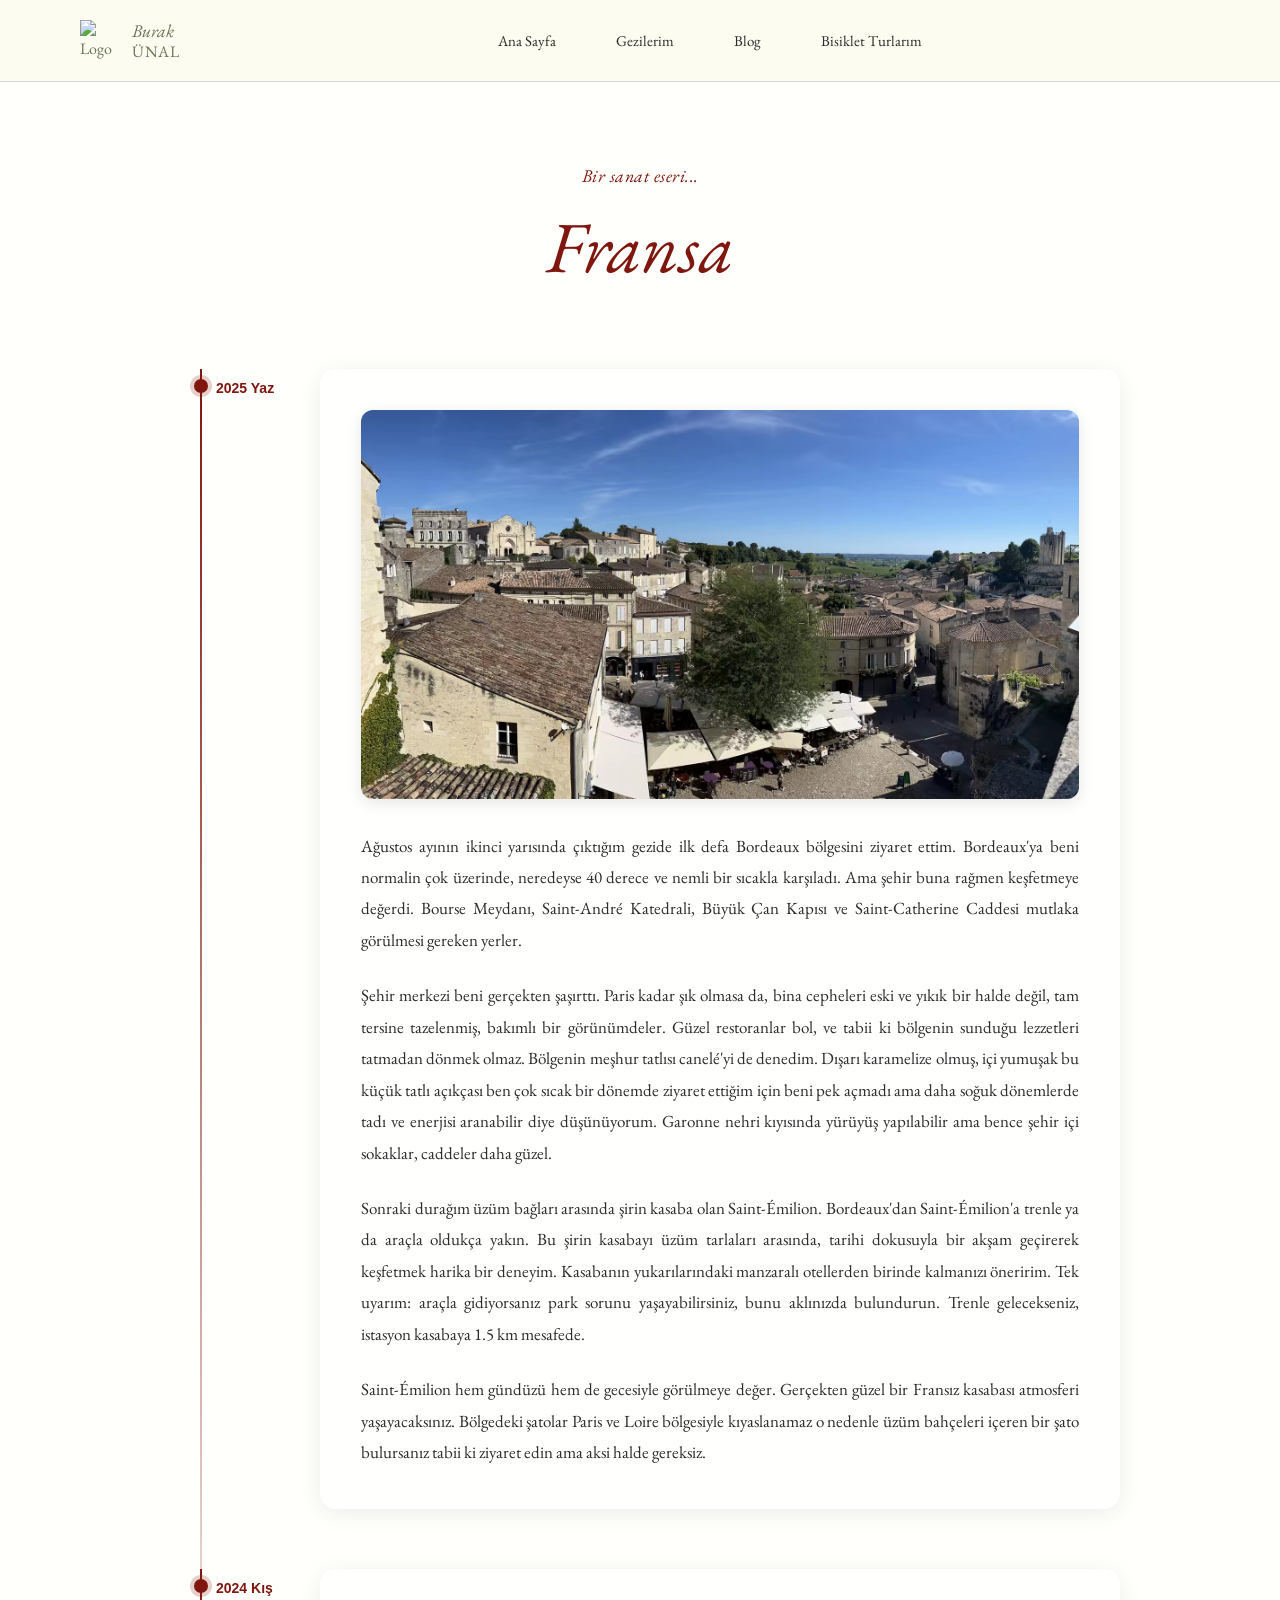
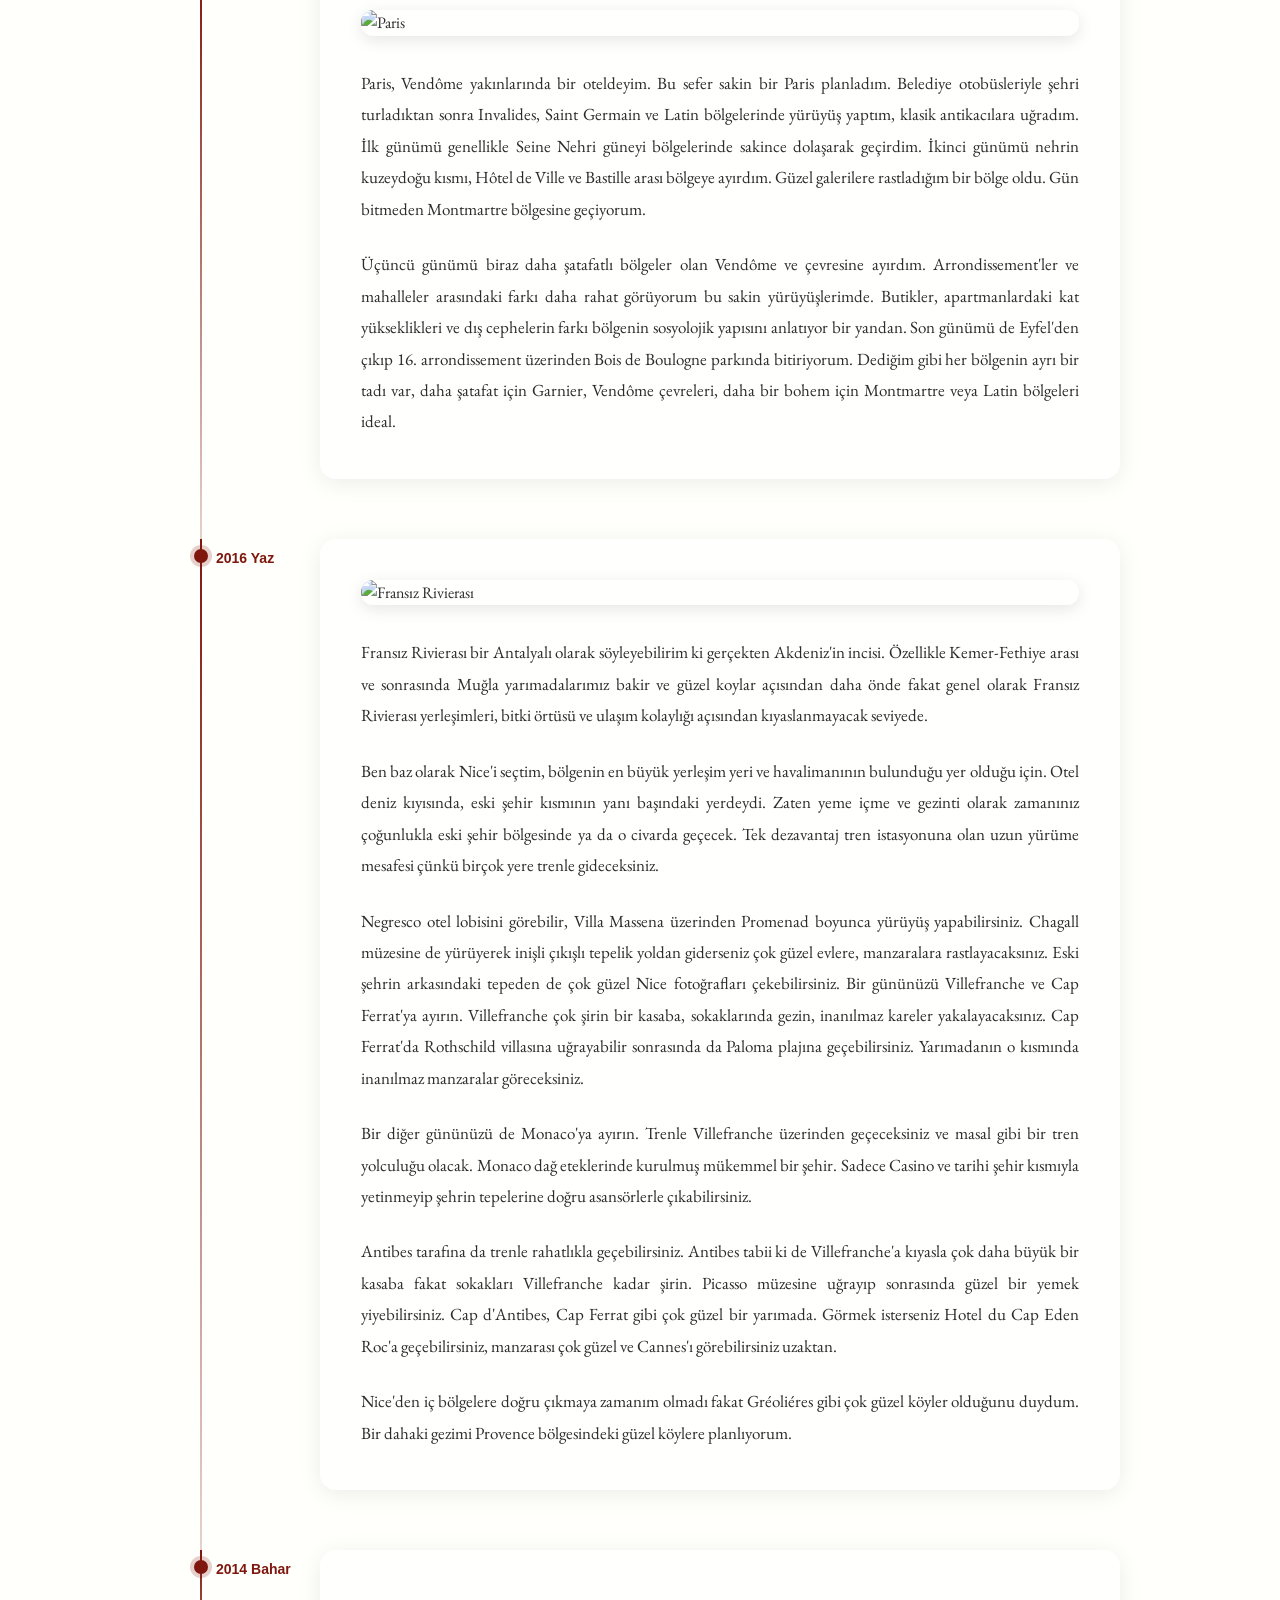
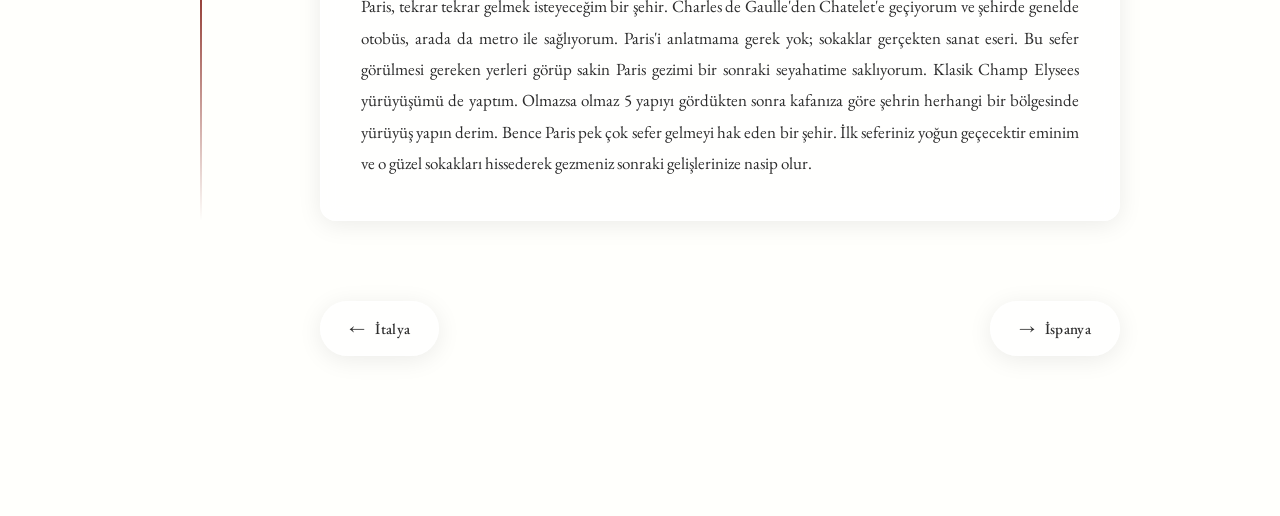
==== fransa.html @ 7e804dc8 "Hız, paylaşım ve yazı tipi iyileştirmeleri - Saint-Émilion, Malta ve San Sebastián fotoğraflarını kü" ====
<!DOCTYPE html>
<html lang="tr">

<head>
    <meta charset="UTF-8">
    <meta name="viewport" content="width=device-width, initial-scale=1.0">
    <title>Fransa - Burak ÜNAL</title>
    <meta name="description" content="Ağustos ayının ikinci yarısında çıktığım gezide ilk defa Bordeaux bölgesini ziyaret ettim. Bordeaux'ya beni normalin çok üzerinde, neredeyse 40 derece ve…">
    <link rel="canonical" href="https://burakunaldev.github.io/geziler/fransa.html">
    <meta property="og:type" content="website">
    <meta property="og:site_name" content="Başka Başka Diyarlar">
    <meta property="og:locale" content="tr_TR">
    <meta property="og:title" content="Fransa - Burak ÜNAL">
    <meta property="og:description" content="Ağustos ayının ikinci yarısında çıktığım gezide ilk defa Bordeaux bölgesini ziyaret ettim. Bordeaux'ya beni normalin çok üzerinde, neredeyse 40 derece ve…">
    <meta property="og:url" content="https://burakunaldev.github.io/geziler/fransa.html">
    <meta property="og:image" content="https://burakunaldev.github.io/geziler/images/paylas/fransa.jpg">
    <meta property="og:image:width" content="1200">
    <meta property="og:image:height" content="630">
    <meta name="twitter:card" content="summary_large_image">
    <link rel="preconnect" href="https://fonts.googleapis.com">
    <link rel="preconnect" href="https://fonts.gstatic.com" crossorigin>
    <link rel="stylesheet" href="https://fonts.googleapis.com/css2?family=EB+Garamond:ital,wght@0,400..700;1,400..700&display=swap">
    <link rel="stylesheet" href="styles.css">
    <link rel="stylesheet" href="fransa.css">
    <link rel="icon" type="image/png" href="images/ana sayfa ikon.png">
</head>

<body>
    <header class="header">
        <div class="container">
            <nav class="navbar">
                <div class="logo">
                    <img src="images/ana sayfa ikon.png" alt="Logo" class="logo-icon" width="40" height="40">
                    <div class="logo-text">
                        <span class="name-first">Burak</span>
                        <span class="name-last">ÜNAL</span>
                    </div>
                </div>
                <ul class="nav-menu">
                    <li><a href="index.html" class="nav-link">Ana Sayfa</a></li>
                    <li><a href="gezilerim.html" class="nav-link">Gezilerim</a></li>
                    <li><a href="blog.html" class="nav-link">Blog</a></li>
                    <li><a href="bisiklet.html" class="nav-link">Bisiklet Turlarım</a></li>
                </ul>
                <button class="mobile-menu-toggle" aria-label="Toggle menu">
                    <span></span>
                    <span></span>
                    <span></span>
                </button>
            </nav>
        </div>
    </header>

    <main class="main-content">
        <div class="container">
            <!-- Hero Section -->
            <div class="hero-section">
                <p class="hero-subtitle">Bir sanat eseri...</p>
                <h1 class="hero-title">Fransa</h1>
            </div>

            <!-- 2025 Yaz Section -->
            <section class="trip-section">
                <div class="year-label">2025 Yaz</div>
                <div class="content-block">
                    <img src="images/Saint-E.avif" alt="Saint-Émilion" class="trip-photo">

                    <p class="trip-text">Ağustos ayının ikinci yarısında çıktığım gezide ilk defa Bordeaux bölgesini
                        ziyaret ettim. Bordeaux'ya beni normalin çok üzerinde, neredeyse 40 derece ve nemli bir sıcakla
                        karşıladı. Ama şehir buna rağmen keşfetmeye değerdi. Bourse Meydanı, Saint-André Katedrali,
                        Büyük Çan Kapısı ve Saint-Catherine Caddesi mutlaka görülmesi gereken yerler.</p>
                    <p class="trip-text">Şehir merkezi beni gerçekten şaşırttı. Paris kadar şık olmasa da, bina
                        cepheleri eski ve yıkık bir halde değil, tam tersine tazelenmiş, bakımlı bir görünümdeler. Güzel
                        restoranlar bol, ve tabii ki bölgenin sunduğu lezzetleri tatmadan dönmek olmaz. Bölgenin meşhur
                        tatlısı canelé'yi de denedim. Dışarı karamelize olmuş, içi yumuşak bu küçük tatlı açıkçası ben
                        çok sıcak bir dönemde ziyaret ettiğim için beni pek açmadı ama daha soğuk dönemlerde tadı ve
                        enerjisi aranabilir diye düşünüyorum. Garonne nehri kıyısında yürüyüş yapılabilir ama bence
                        şehir içi sokaklar, caddeler daha güzel.</p>
                    <p class="trip-text">Sonraki durağım üzüm bağları arasında şirin kasaba olan Saint-Émilion.
                        Bordeaux'dan Saint-Émilion'a trenle ya da araçla oldukça yakın. Bu şirin kasabayı üzüm tarlaları
                        arasında, tarihi dokusuyla bir akşam geçirerek keşfetmek harika bir deneyim. Kasabanın
                        yukarılarındaki manzaralı otellerden birinde kalmanızı öneririm. Tek uyarım: araçla gidiyorsanız
                        park sorunu yaşayabilirsiniz, bunu aklınızda bulundurun. Trenle gelecekseniz, istasyon kasabaya
                        1.5 km mesafede.</p>
                    <p class="trip-text">Saint-Émilion hem gündüzü hem de gecesiyle görülmeye değer. Gerçekten güzel bir
                        Fransız kasabası atmosferi yaşayacaksınız. Bölgedeki şatolar Paris ve Loire bölgesiyle
                        kıyaslanamaz o nedenle üzüm bahçeleri içeren bir şato bulursanız tabii ki ziyaret edin ama aksi
                        halde gereksiz.</p>
                </div>
            </section>

            <!-- 2024 Kış Section -->
            <section class="trip-section">
                <div class="year-label">2024 Kış</div>
                <div class="content-block">
                    <img loading="lazy" src="images/fransa 1.avif" alt="Paris" class="trip-photo">

                    <p class="trip-text">Paris, Vendôme yakınlarında bir oteldeyim. Bu sefer sakin bir Paris planladım.
                        Belediye otobüsleriyle şehri turladıktan sonra Invalides, Saint Germain ve Latin bölgelerinde
                        yürüyüş yaptım, klasik antikacılara uğradım. İlk günümü genellikle Seine Nehri güneyi
                        bölgelerinde sakince dolaşarak geçirdim. İkinci günümü nehrin kuzeydoğu kısmı, Hôtel de Ville ve
                        Bastille arası bölgeye ayırdım. Güzel galerilere rastladığım bir bölge oldu. Gün bitmeden
                        Montmartre bölgesine geçiyorum.</p>
                    <p class="trip-text">Üçüncü günümü biraz daha şatafatlı bölgeler olan Vendôme ve çevresine ayırdım.
                        Arrondissement'ler ve mahalleler arasındaki farkı daha rahat görüyorum bu sakin yürüyüşlerimde.
                        Butikler, apartmanlardaki kat yükseklikleri ve dış cephelerin farkı bölgenin sosyolojik yapısını
                        anlatıyor bir yandan. Son günümü de Eyfel'den çıkıp 16. arrondissement üzerinden Bois de
                        Boulogne parkında bitiriyorum. Dediğim gibi her bölgenin ayrı bir tadı var, daha şatafat için
                        Garnier, Vendôme çevreleri, daha bir bohem için Montmartre veya Latin bölgeleri ideal.</p>
                </div>
            </section>

            <!-- 2016 Yaz Section -->
            <section class="trip-section">
                <div class="year-label">2016 Yaz</div>
                <div class="content-block">
                    <img loading="lazy" src="images/fransa 2.avif" alt="Fransız Rivierası" class="trip-photo">

                    <p class="trip-text">Fransız Rivierası bir Antalyalı olarak söyleyebilirim ki gerçekten Akdeniz'in
                        incisi. Özellikle Kemer-Fethiye arası ve sonrasında Muğla yarımadalarımız bakir ve güzel koylar
                        açısından daha önde fakat genel olarak Fransız Rivierası yerleşimleri, bitki örtüsü ve ulaşım
                        kolaylığı açısından kıyaslanmayacak seviyede.</p>
                    <p class="trip-text">Ben baz olarak Nice'i seçtim, bölgenin en büyük yerleşim yeri ve havalimanının
                        bulunduğu yer olduğu için. Otel deniz kıyısında, eski şehir kısmının yanı başındaki yerdeydi.
                        Zaten yeme içme ve gezinti olarak zamanınız çoğunlukla eski şehir bölgesinde ya da o civarda
                        geçecek. Tek dezavantaj tren istasyonuna olan uzun yürüme mesafesi çünkü birçok yere trenle
                        gideceksiniz.</p>
                    <p class="trip-text">Negresco otel lobisini görebilir, Villa Massena üzerinden Promenad boyunca
                        yürüyüş yapabilirsiniz. Chagall müzesine de yürüyerek inişli çıkışlı tepelik yoldan giderseniz
                        çok güzel evlere, manzaralara rastlayacaksınız. Eski şehrin arkasındaki tepeden de çok güzel
                        Nice fotoğrafları çekebilirsiniz. Bir gününüzü Villefranche ve Cap Ferrat'ya ayırın.
                        Villefranche çok şirin bir kasaba, sokaklarında gezin, inanılmaz kareler yakalayacaksınız. Cap
                        Ferrat'da Rothschild villasına uğrayabilir sonrasında da Paloma plajına geçebilirsiniz.
                        Yarımadanın o kısmında inanılmaz manzaralar göreceksiniz.</p>
                    <p class="trip-text">Bir diğer gününüzü de Monaco'ya ayırın. Trenle Villefranche üzerinden
                        geçeceksiniz ve masal gibi bir tren yolculuğu olacak. Monaco dağ eteklerinde kurulmuş mükemmel
                        bir şehir. Sadece Casino ve tarihi şehir kısmıyla yetinmeyip şehrin tepelerine doğru
                        asansörlerle çıkabilirsiniz.</p>
                    <p class="trip-text">Antibes tarafına da trenle rahatlıkla geçebilirsiniz. Antibes tabii ki de
                        Villefranche'a kıyasla çok daha büyük bir kasaba fakat sokakları Villefranche kadar şirin.
                        Picasso müzesine uğrayıp sonrasında güzel bir yemek yiyebilirsiniz. Cap d'Antibes, Cap Ferrat
                        gibi çok güzel bir yarımada. Görmek isterseniz Hotel du Cap Eden Roc'a geçebilirsiniz, manzarası
                        çok güzel ve Cannes'ı görebilirsiniz uzaktan.</p>
                    <p class="trip-text">Nice'den iç bölgelere doğru çıkmaya zamanım olmadı fakat Gréoliéres gibi çok
                        güzel köyler olduğunu duydum. Bir dahaki gezimi Provence bölgesindeki güzel köylere planlıyorum.
                    </p>
                </div>
            </section>

            <!-- 2014 Bahar Section -->
            <section class="trip-section">
                <div class="year-label">2014 Bahar</div>
                <div class="content-block">
                    <p class="trip-text">Paris, tekrar tekrar gelmek isteyeceğim bir şehir. Charles de Gaulle'den
                        Chatelet'e geçiyorum ve şehirde genelde otobüs, arada da metro ile sağlıyorum. Paris'i anlatmama
                        gerek yok; sokaklar gerçekten sanat eseri. Bu sefer görülmesi gereken yerleri görüp sakin Paris
                        gezimi bir sonraki seyahatime saklıyorum. Klasik Champ Elysees yürüyüşümü de yaptım. Olmazsa
                        olmaz 5 yapıyı gördükten sonra kafanıza göre şehrin herhangi bir bölgesinde yürüyüş yapın derim.
                        Bence Paris pek çok sefer gelmeyi hak eden bir şehir. İlk seferiniz yoğun geçecektir eminim ve o
                        güzel sokakları hissederek gezmeniz sonraki gelişlerinize nasip olur.</p>
                </div>
            </section>

            <!-- Navigation Links -->
            <div class="page-navigation">
                <a href="italya.html" class="nav-button">İtalya</a>
                <a href="ispanya.html" class="nav-button">İspanya</a>
            </div>
        </div>
    </main>

    <script src="script.js"></script>
</body>

</html>
---- styles.css ----
/* =========================================
   1. FONT: EB Garamond (ücretsiz, Google Fonts — her sayfanın <head> bölümünde yükleniyor)
   ========================================= */

/* =========================================
   2. MEVCUT STİLLER
   ========================================= */

* {
    margin: 0;
    padding: 0;
    box-sizing: border-box;
}

:root {
    --primary-color: #2c2c2c;
    --secondary-color: #666;
    --accent-green: #6B7456; 
    --border-color: #d4d4d4;
    --background-color: #FFFFFC; 
    --header-background: #FDFCF1; 
    --hover-color: #f5f5f5;
    --link-underline: #6B7456; 
    --hero-title-color: #48583D; 
}

body {
    font-family: 'EB Garamond', 'Times New Roman', serif;
    color: var(--primary-color);
    background-color: var(--background-color);
    line-height: 1.6;
    -webkit-font-smoothing: antialiased;
    -moz-osx-font-smoothing: grayscale;
}

.container {
    max-width: 1200px;
    margin: 0 auto;
    padding: 0 40px;
}

/* Header Styles */
.header {
    border-bottom: 1px solid var(--border-color);
    padding: 20px 0;
    background-color: var(--header-background);
    position: sticky;
    top: 0;
    z-index: 1000;
}

.navbar {
    display: flex;
    align-items: center;
    justify-content: space-between;
    gap: 40px;
}

/* Logo Styles */
.logo {
    display: flex;
    align-items: center;
    gap: 12px;
    text-decoration: none;
    color: var(--accent-green);
}

.logo-icon {
    flex-shrink: 0;
    object-fit: contain;
}

.logo-text {
    display: flex;
    flex-direction: column;
    line-height: 1.2;
}

.name-first {
    font-style: italic;
    font-size: 18px;
    font-weight: 400;
    color: var(--accent-green);
}

.name-last {
    font-size: 16px;
    font-weight: 400;
    letter-spacing: 0.5px;
    color: var(--accent-green);
}

/* Navigation Menu */
.nav-menu {
    display: flex;
    list-style: none;
    gap: 60px;
    margin: 0;
    flex: 1;
    justify-content: center;
}

.nav-link {
    text-decoration: none;
    color: var(--primary-color);
    font-size: 15px;
    transition: color 0.3s ease;
    position: relative;
}

.nav-link:hover,
.nav-link.active {
    color: var(--secondary-color);
}

.nav-link.active::after {
    content: '';
    position: absolute;
    bottom: -5px;
    left: 0;
    right: 0;
    height: 1px;
    background-color: var(--link-underline);
}

/* Search Box */
.search-box {
    display: flex;
    align-items: center;
    gap: 10px;
    border: 1px solid var(--border-color);
    padding: 8px 16px;
    border-radius: 4px;
    background-color: var(--background-color);
    min-width: 200px;
}

.search-icon {
    color: var(--secondary-color);
    flex-shrink: 0;
}

.search-input {
    border: none;
    outline: none;
    background: transparent;
    font-size: 14px;
    width: 100%;
    color: var(--primary-color);
    font-family: inherit; 
}

.search-input::placeholder {
    color: var(--secondary-color);
}

/* Mobile Menu Toggle */
.mobile-menu-toggle {
    display: none;
    flex-direction: column;
    gap: 4px;
    background: none;
    border: none;
    cursor: pointer;
    padding: 8px;
}

.mobile-menu-toggle span {
    width: 24px;
    height: 2px;
    background-color: var(--primary-color);
    transition: all 0.3s ease;
}

/* Main Content */
.main-content {
    padding: 80px 0 120px;
}

/* Hero Title */
.hero-title {
    font-family: 'EB Garamond', 'Times New Roman', serif;
    font-style: italic;
    font-size: 64px;
    font-weight: 400;
    text-align: center;
    margin-bottom: 80px;
    color: var(--hero-title-color);
    line-height: 1.2;
}

/* Content Grid */
.content-grid {
    display: grid;
    grid-template-columns: repeat(2, 1fr);
    gap: 60px;
    max-width: 900px;
    margin: 0 auto;
}

/* Content Card */
.content-card {
    display: flex;
    flex-direction: column;
    gap: 20px;
    cursor: pointer;
}

.card-image {
    width: 100%;
    aspect-ratio: 4/3;
    overflow: hidden;
    border: 8px solid #fff;
    box-shadow: 0 2px 8px rgba(0, 0, 0, 0.1);
    background-color: #f5f5f5;
}

.card-image img {
    width: 100%;
    height: 100%;
    object-fit: cover;
    display: block;
    transition: all 0.4s ease;
    filter: grayscale(0%);
}

.content-card:hover .card-image img {
    filter: grayscale(100%);
    transform: scale(1.02);
}

.card-link {
    text-decoration: none;
    color: var(--primary-color);
    font-size: 16px;
    text-align: center;
    position: relative;
    display: inline-block;
    align-self: center;
    padding-bottom: 2px;
}

.card-link::after {
    content: '';
    position: absolute;
    bottom: 0;
    left: 0;
    right: 0;
    height: 1px;
    background-color: var(--link-underline);
    transform: scaleX(1);
    transition: transform 0.3s ease;
}

.card-link:hover::after {
    transform: scaleX(0);
}

/* Responsive Design */
@media (max-width: 968px) {
    .container {
        padding: 0 30px;
    }

    .hero-title {
        font-size: 48px;
        margin-bottom: 60px;
    }

    .content-grid {
        gap: 40px;
    }
}

@media (max-width: 768px) {
    .navbar {
        flex-wrap: wrap;
        position: relative;
    }

    .nav-menu {
        display: none;
        flex-direction: column;
        width: 100%;
        order: 3;
        gap: 15px;
        padding: 20px 0;
        border-top: 1px solid var(--border-color);
    }

    .nav-menu.active {
        display: flex;
    }

    .mobile-menu-toggle {
        display: flex;
    }

    .search-box {
        min-width: 150px;
    }

    .content-grid {
        grid-template-columns: 1fr;
        gap: 50px;
    }

    .hero-title {
        font-size: 40px;
        margin-bottom: 50px;
    }
}

.coming-soon {
    text-align: center;
    padding: 60px 20px;
}

.coming-soon p {
    font-size: 18px;
    color: var(--secondary-color);
    font-style: italic;
}

@media (max-width: 480px) {
    .container {
        padding: 0 20px;
    }

    .header {
        padding: 15px 0;
    }

    .logo-text {
        font-size: 14px;
    }

    .name-first {
        font-size: 16px;
    }

    .name-last {
        font-size: 14px;
    }

    .hero-title {
        font-size: 32px;
        margin-bottom: 40px;
    }

    .main-content {
        padding: 50px 0 80px;
    }

    .search-box {
        min-width: 120px;
        padding: 6px 12px;
    }

    .search-input {
        font-size: 13px;
    }

    .coming-soon p {
        font-size: 16px;
    }
}
---- fransa.css ----
/* =========================================
   FRANSA SAYFASI - MODERN TİMELINE DESİGN
   İtalya sayfası tasarımından uyarlandı
   ========================================= */

/* --- CSS Variables (Tema Renkleri - Fransa için) --- */
:root {
    --timeline-color-fr: #7F170E;
    --timeline-dot-size: 14px;
    --card-bg: rgba(255, 255, 255, 0.7);
    --card-shadow: 0 4px 24px rgba(0, 0, 0, 0.08);
    --card-border-radius: 16px;
    --transition-smooth: all 0.3s cubic-bezier(0.4, 0, 0.2, 1);
}

/* --- Hero Section --- */
.hero-section {
    text-align: center;
    margin-bottom: 80px;
    max-width: 900px;
    margin-left: auto;
    margin-right: auto;
    padding: 0 20px;
}

.hero-subtitle {
    color: var(--timeline-color-fr);
    font-size: 18px;
    font-weight: 400;
    font-style: italic;
    margin-bottom: 12px;
    letter-spacing: 0.5px;
}

.hero-section .hero-title {
    font-family: 'EB Garamond', 'Times New Roman', serif;
    font-style: italic;
    font-size: 72px;
    font-weight: 400;
    color: var(--timeline-color-fr);
    margin: 0 0 50px 0;
}

.hero-section .trip-photo {
    display: block;
    width: 100%;
    max-width: 800px;
    margin: 0 auto;
    border-radius: var(--card-border-radius);
    box-shadow: var(--card-shadow);
}

/* --- Timeline Container --- */
.trip-section {
    display: grid;
    grid-template-columns: 120px 1fr;
    gap: 40px;
    margin-bottom: 60px;
    max-width: 1000px;
    margin-left: auto;
    margin-right: auto;
    padding: 0 20px;
    position: relative;
}

/* Timeline Vertical Line */
.trip-section::before {
    content: '';
    position: absolute;
    left: 60px;
    top: 0;
    bottom: -60px;
    width: 2px;
    background: linear-gradient(180deg, var(--timeline-color-fr) 0%, rgba(127, 23, 14, 0.2) 100%);
}

/* Son bölümün çizgisi */
.trip-section:last-of-type::before {
    bottom: 0;
    background: linear-gradient(180deg, var(--timeline-color-fr) 0%, transparent 100%);
}

/* --- Year Label (Timeline Dot) --- */
.year-label {
    font-family: 'Avenir', 'Helvetica Neue', Arial, sans-serif;
    font-size: 14px;
    font-weight: 600;
    color: var(--timeline-color-fr);
    position: relative;
    padding-left: 56px;
    padding-top: 8px;
    white-space: nowrap;
}

/* Timeline Dot */
.year-label::before {
    content: '';
    position: absolute;
    left: 41px;
    top: 10px;
    width: var(--timeline-dot-size);
    height: var(--timeline-dot-size);
    background: var(--timeline-color-fr);
    border-radius: 50%;
    transform: translateX(-50%);
    box-shadow: 0 0 0 4px rgba(127, 23, 14, 0.2);
    transition: var(--transition-smooth);
}

/* Remove old underline style */
.year-label::after {
    display: none;
}

/* Hover effect for dot */
.trip-section:hover .year-label::before {
    box-shadow: 0 0 0 8px rgba(127, 23, 14, 0.15);
    transform: translateX(-50%) scale(1.1);
}

/* --- Content Card --- */
.content-block {
    background: var(--card-bg);
    backdrop-filter: blur(10px);
    -webkit-backdrop-filter: blur(10px);
    border-radius: var(--card-border-radius);
    padding: 40px;
    box-shadow: var(--card-shadow);
    border: 1px solid rgba(255, 255, 255, 0.5);
    transition: var(--transition-smooth);
}

.content-block:hover {
    transform: translateY(-4px);
    box-shadow: 0 8px 32px rgba(0, 0, 0, 0.12);
}

/* --- Trip Text --- */
.trip-text {
    font-size: 17px;
    line-height: 1.85;
    color: var(--primary-color);
    margin-bottom: 24px;
    text-align: justify;
    hyphens: auto;
}

.trip-text:last-of-type {
    margin-bottom: 0;
}

/* --- Photo Styles --- */
.trip-photo {
    width: 100%;
    max-width: 100%;
    display: block;
    margin: 32px auto;
    border-radius: 12px;
    box-shadow: 0 4px 16px rgba(0, 0, 0, 0.1);
    transition: var(--transition-smooth);
    filter: grayscale(0%);
}

.trip-photo:hover {
    filter: grayscale(100%);
    transform: scale(1.02);
}

/* Photo at top of content block */
.content-block .trip-photo {
    margin-bottom: 32px;
    margin-top: 0;
}

.content-block .trip-photo:last-child {
    margin-bottom: 0;
    margin-top: 32px;
}

/* Photo divider - kaldırıldı, artık gerek yok */
.photo-divider {
    display: none;
}

/* --- Footer Navigation --- */
.page-navigation {
    display: flex;
    justify-content: space-between;
    align-items: center;
    max-width: 1000px;
    margin: 80px auto 0;
    padding: 0 20px 40px;
    padding-left: calc(120px + 40px + 20px);
}

.nav-button {
    text-decoration: none;
    color: var(--primary-color);
    font-size: 15px;
    font-weight: 500;
    letter-spacing: 0.3px;
    padding: 14px 28px;
    border-radius: 50px;
    background: var(--card-bg);
    border: 1px solid rgba(255, 255, 255, 0.5);
    box-shadow: var(--card-shadow);
    transition: var(--transition-smooth);
    position: relative;
    display: inline-flex;
    align-items: center;
    gap: 10px;
}

.nav-button::before {
    content: '→';
    font-size: 16px;
    transition: transform 0.3s ease;
}

.nav-button:first-child::before {
    content: '←';
    order: -1;
}

.nav-button::after {
    display: none;
}

.nav-button:hover {
    background: linear-gradient(135deg, #9F2A1F 0%, #7F170E 100%);
    border-color: transparent;
    color: white;
    transform: translateY(-2px);
    box-shadow: 0 6px 20px rgba(127, 23, 14, 0.4);
}

.nav-button:hover::before {
    transform: translateX(4px);
}

.nav-button:first-child:hover::before {
    transform: translateX(-4px);
}

/* =========================================
   TABLET (max-width: 968px)
   ========================================= */
@media (max-width: 968px) {
    .hero-section .hero-title {
        font-size: 56px;
    }

    .trip-section {
        grid-template-columns: 100px 1fr;
        gap: 30px;
    }

    .trip-section::before {
        left: 50px;
    }

    .year-label {
        padding-left: 45px;
    }

    .year-label::before {
        left: 30px;
    }

    .content-block {
        padding: 30px;
    }
}

/* =========================================
   MOBİL (max-width: 768px)
   Timeline sol tarafa, içerik altına
   ========================================= */
@media (max-width: 768px) {
    .container {
        padding: 0 12px 0 8px;
    }

    .hero-section {
        margin-bottom: 50px;
    }

    .hero-section .hero-title {
        font-size: 46px;
    }

    .hero-subtitle {
        font-size: 21px;
    }

    /* Mobile: Stack layout */
    .trip-section {
        display: flex;
        flex-direction: column;
        gap: 20px;
        margin-bottom: 40px;
        padding: 0 0;
        padding-left: 18px;
    }

    /* Timeline line on the left */
    .trip-section::before {
        left: 0;
        top: 0;
        bottom: -40px;
    }

    /* Year label styling for mobile */
    .year-label {
        font-size: 15px;
        font-weight: 700;
        padding-left: 10px;
        padding-top: 0;
    }

    .year-label::before {
        left: -17px;
        top: 4px;
        width: 12px;
        height: 12px;
    }

    .content-block {
        padding: 4px;
        border-radius: 12px;
    }

    .trip-text {
        font-size: 19px !important;
        line-height: 1.55;
        text-align: left;
    }

    .photo-divider {
        display: none;
    }

    .trip-photo {
        margin: 12px -4px;
        width: calc(100% + 8px);
        border-radius: 8px;
    }

    /* Footer navigation */
    .page-navigation {
        padding: 30px 16px;
        padding-left: 18px;
        margin-top: 40px;
    }

    .nav-button {
        padding: 10px 18px;
        font-size: 15px;
    }
}

/* =========================================
   KÜÇÜK MOBİL (max-width: 480px)
   ========================================= */
@media (max-width: 480px) {
    .hero-section .hero-title {
        font-size: 42px;
    }

    .hero-subtitle {
        font-size: 20px;
    }

    .trip-section {
        padding-left: 30px;
    }

    .trip-section::before {
        left: 12px;
    }

    .content-block {
        padding: 20px;
    }

    .trip-text {
        font-size: 15px;
    }
}
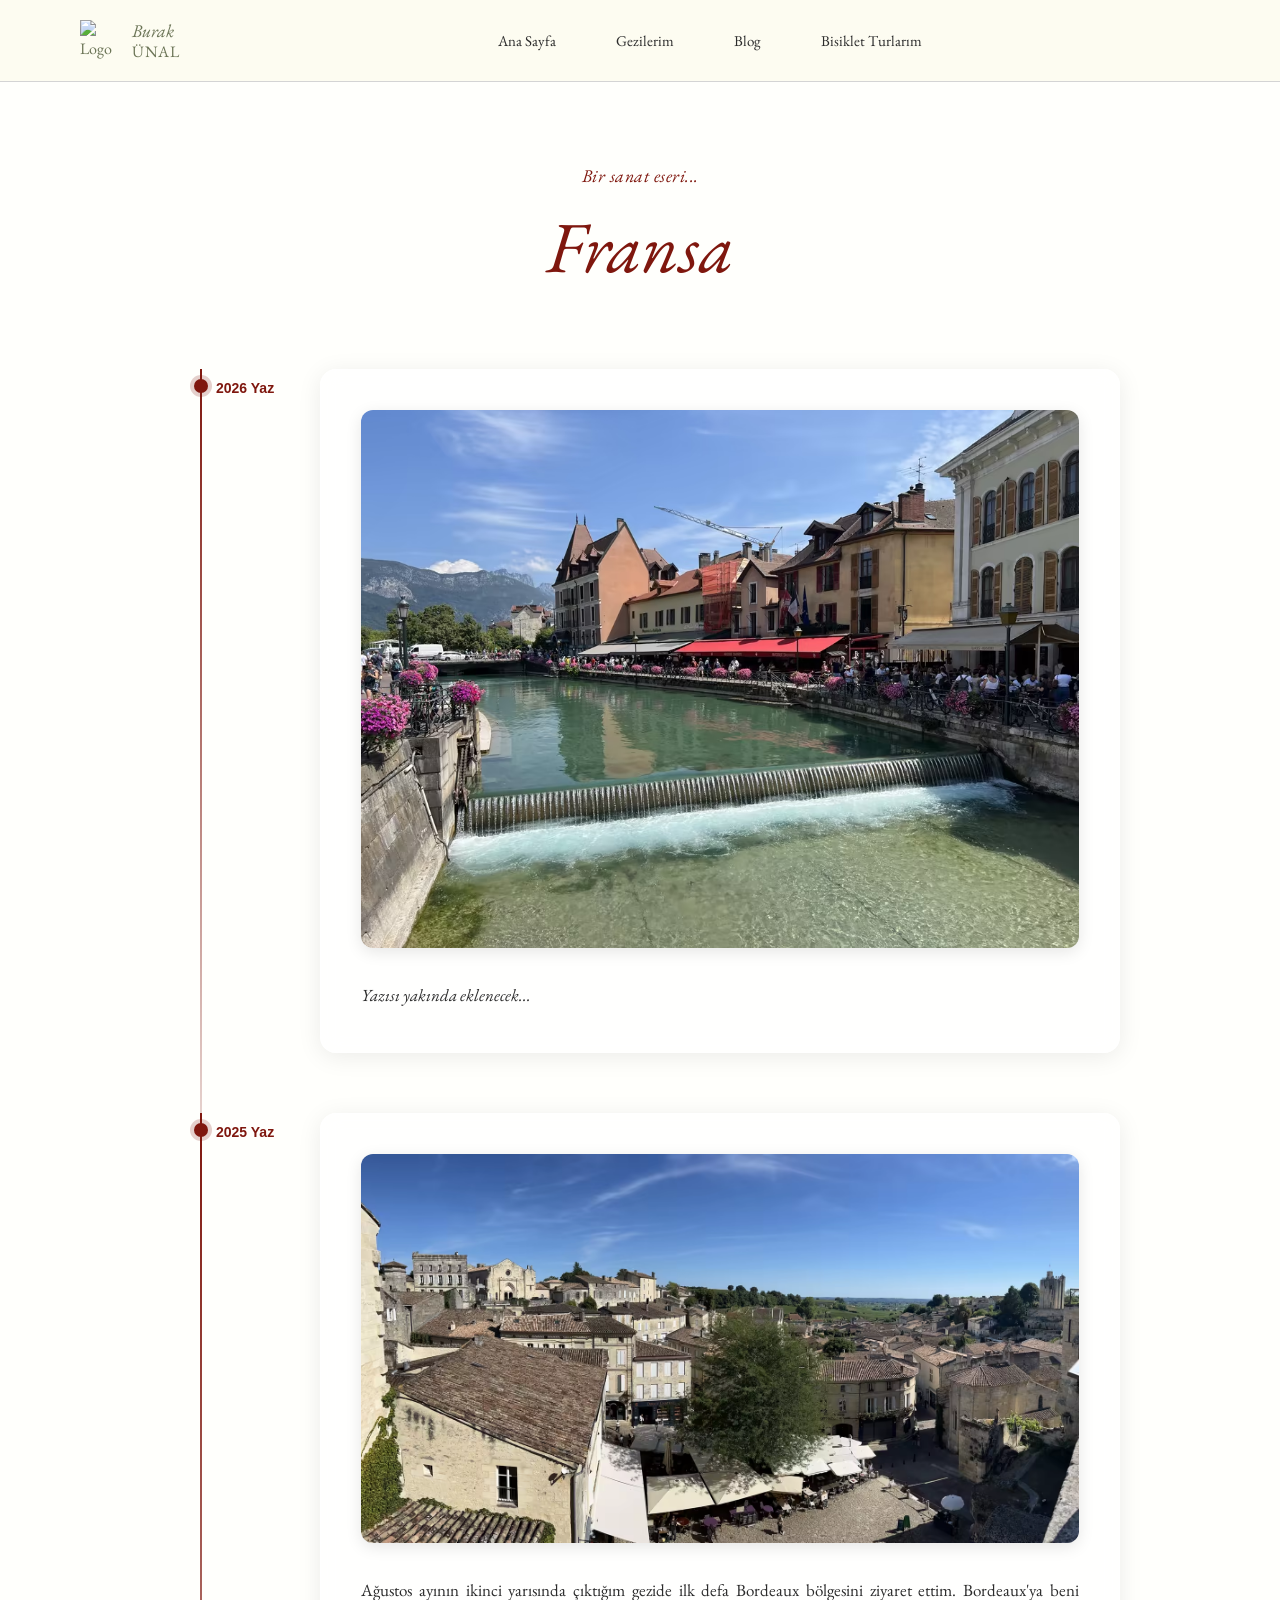
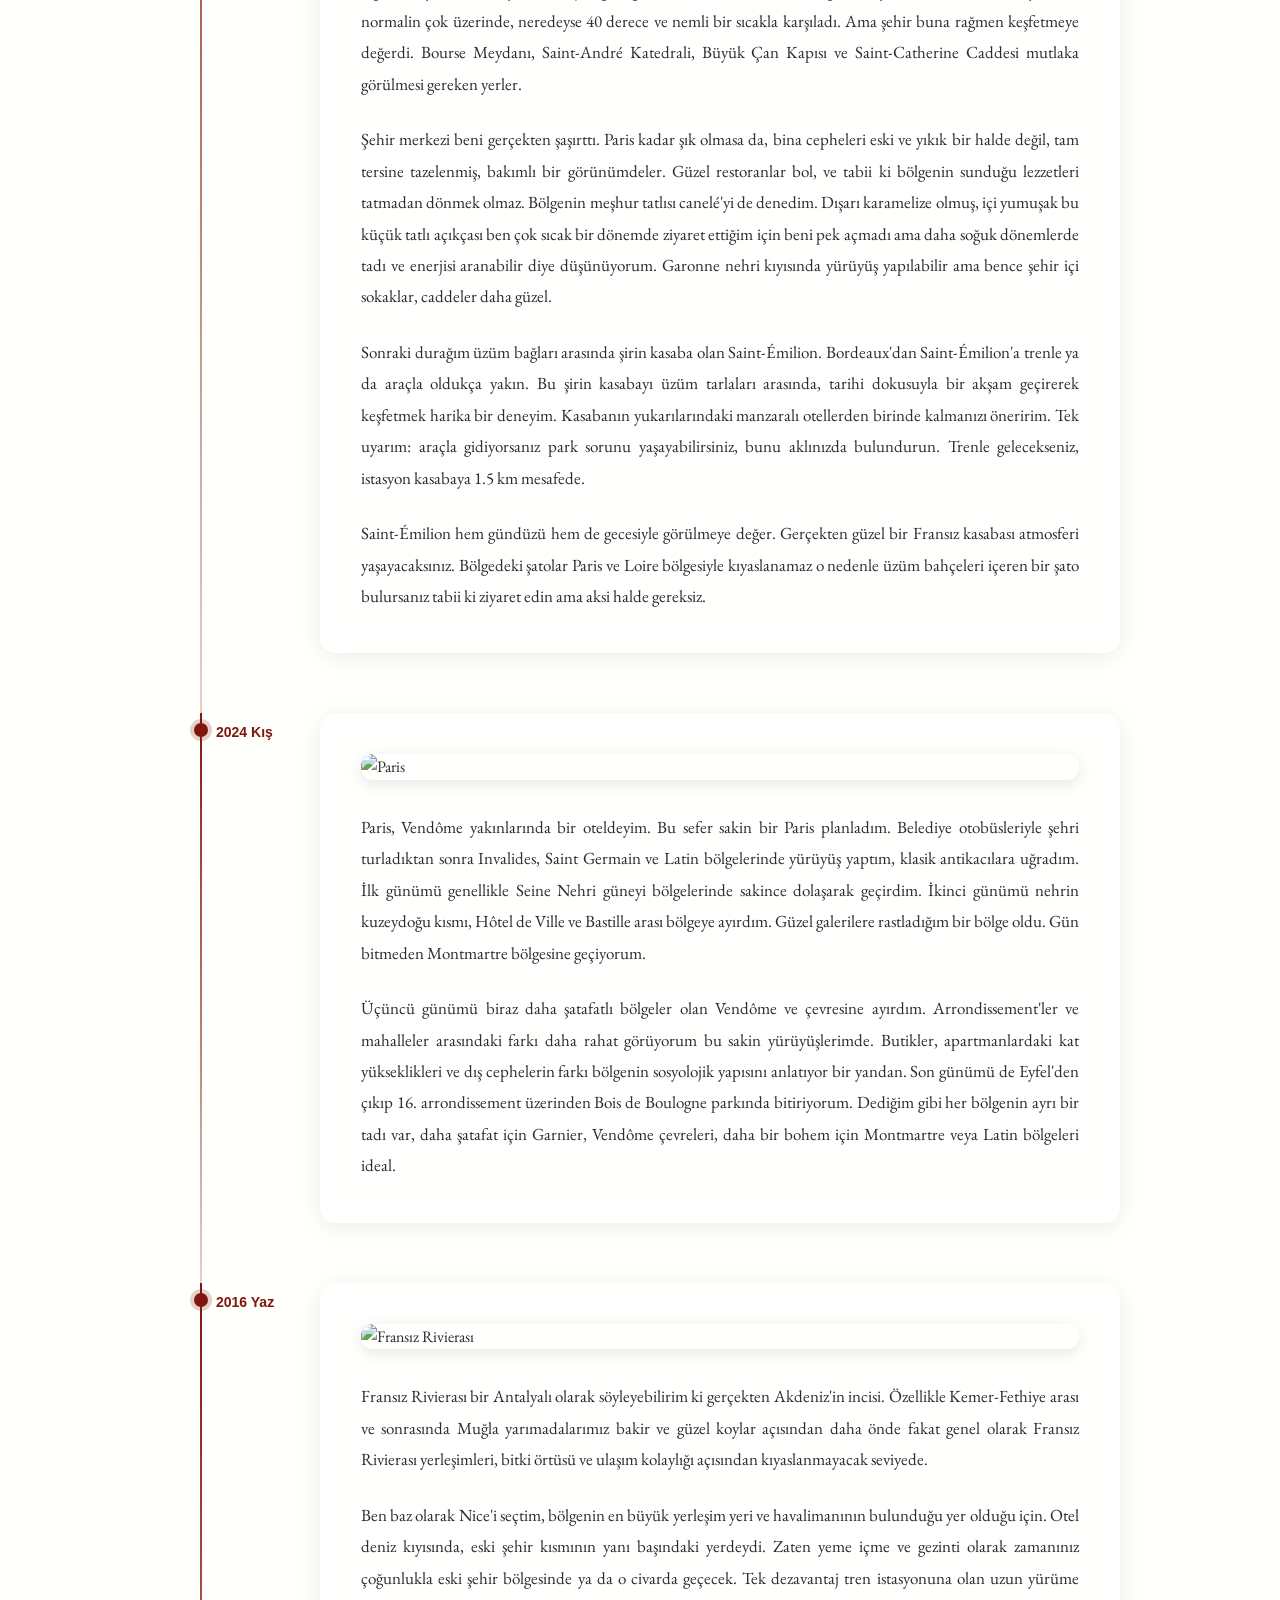
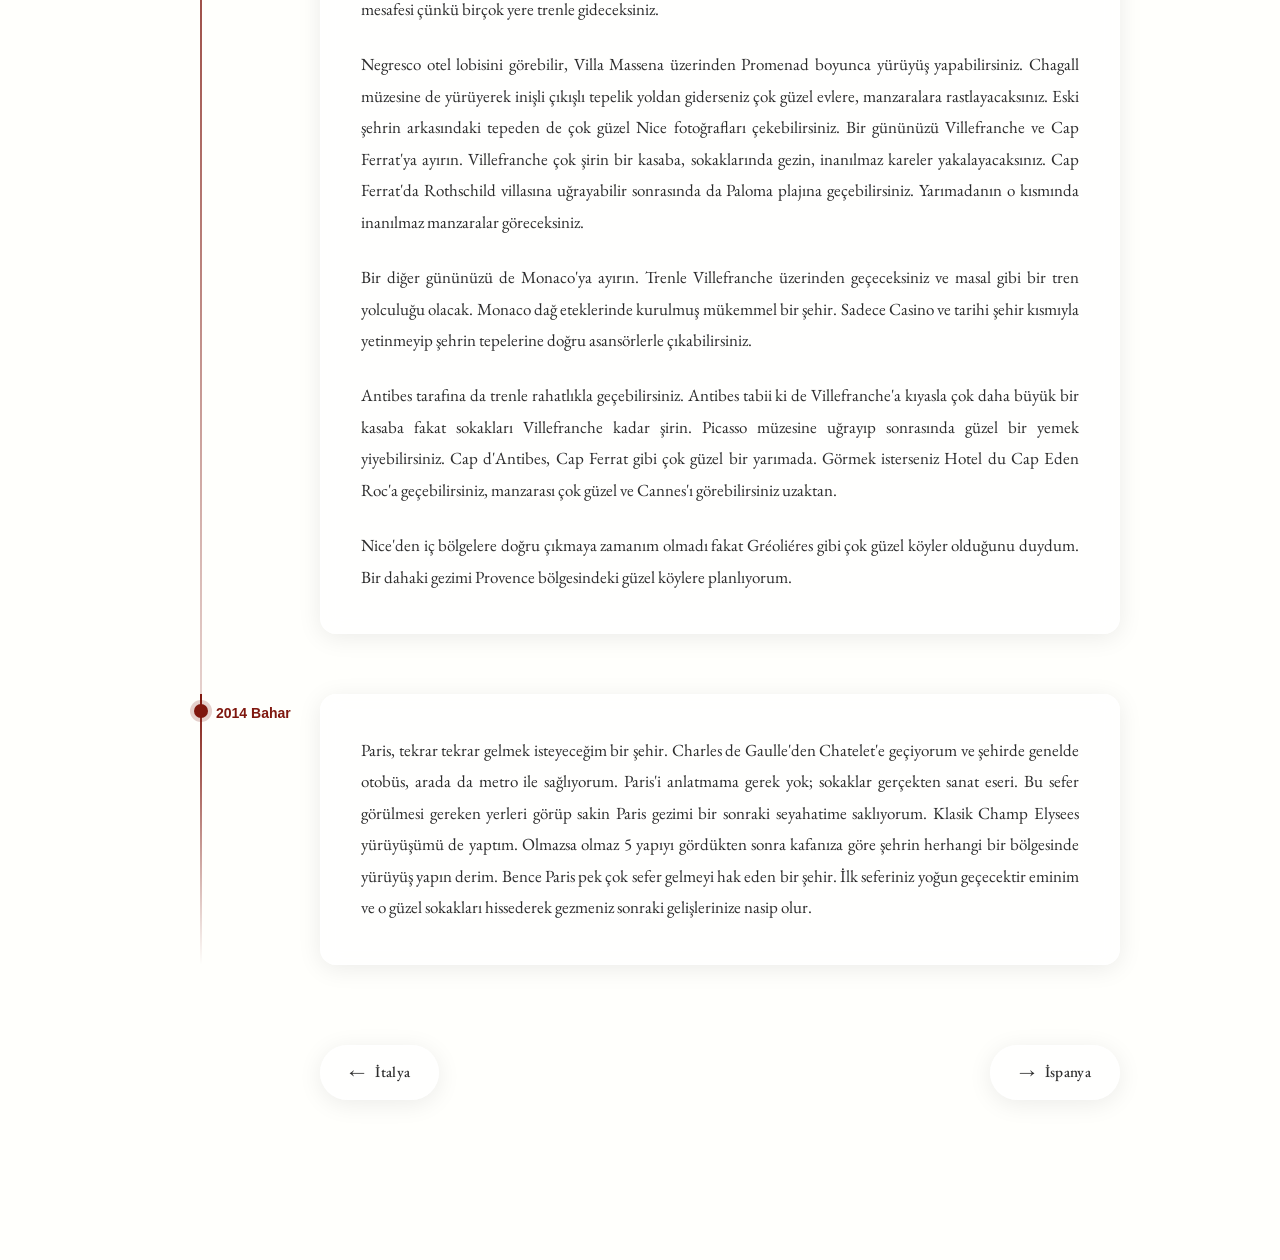
==== commit 4a76019e: "Fransa: 2026 Yaz bölümü ekle (fotoğraf, yazı sonra eklenecek) Co-Authored-By: Claude Opus 5.5 <norep" ====
--- a/fransa.html
+++ b/fransa.html
@@ -59,11 +59,22 @@
                 <h1 class="hero-title">Fransa</h1>
             </div>
 
+            <!-- 2026 Yaz Section -->
+            <section class="trip-section">
+                <div class="year-label">2026 Yaz</div>
+                <div class="content-block">
+                    <img src="images/fransa 2026.avif" alt="Annecy" class="trip-photo">
+
+                    <!-- 2026 yaz gezisinin yazısı buraya eklenecek -->
+                    <p class="trip-text"><em>Yazısı yakında eklenecek...</em></p>
+                </div>
+            </section>
+
             <!-- 2025 Yaz Section -->
             <section class="trip-section">
                 <div class="year-label">2025 Yaz</div>
                 <div class="content-block">
-                    <img src="images/Saint-E.avif" alt="Saint-Émilion" class="trip-photo">
+                    <img loading="lazy" src="images/Saint-E.avif" alt="Saint-Émilion" class="trip-photo">
 
                     <p class="trip-text">Ağustos ayının ikinci yarısında çıktığım gezide ilk defa Bordeaux bölgesini
                         ziyaret ettim. Bordeaux'ya beni normalin çok üzerinde, neredeyse 40 derece ve nemli bir sıcakla
